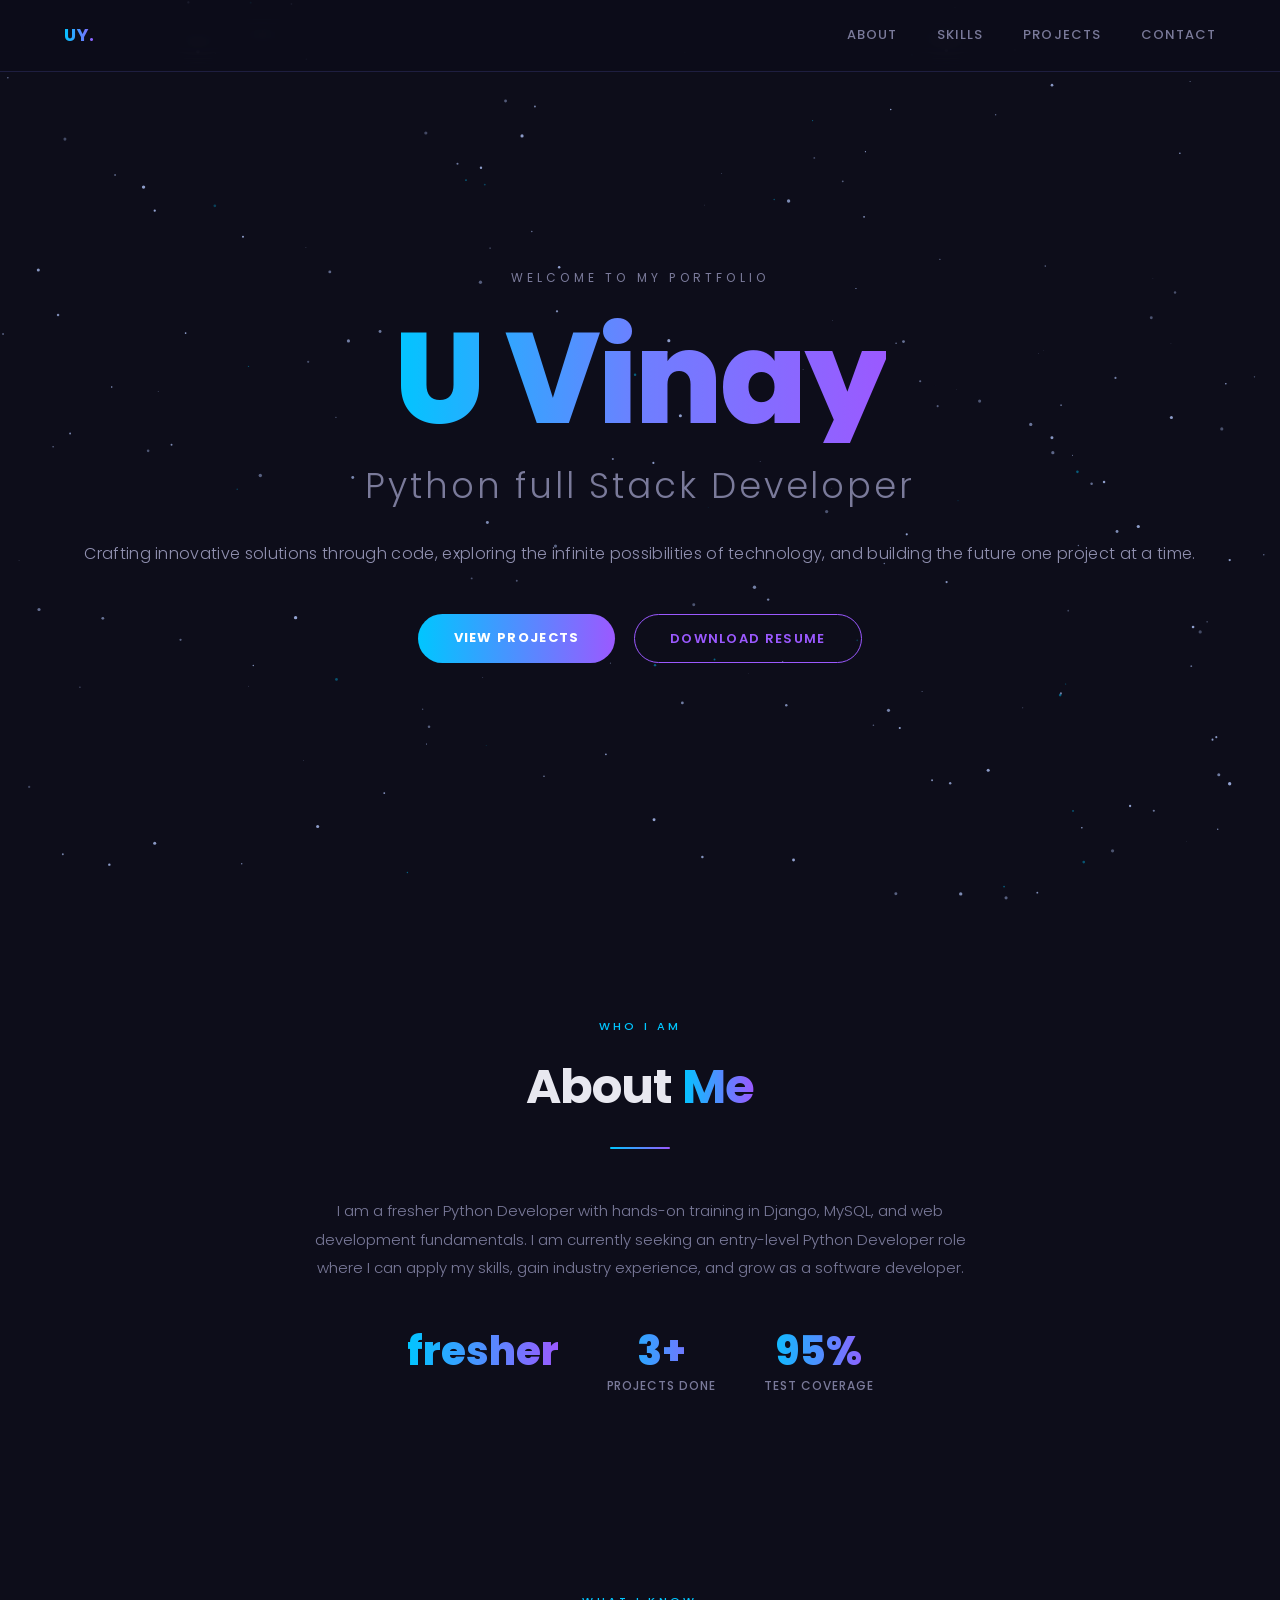
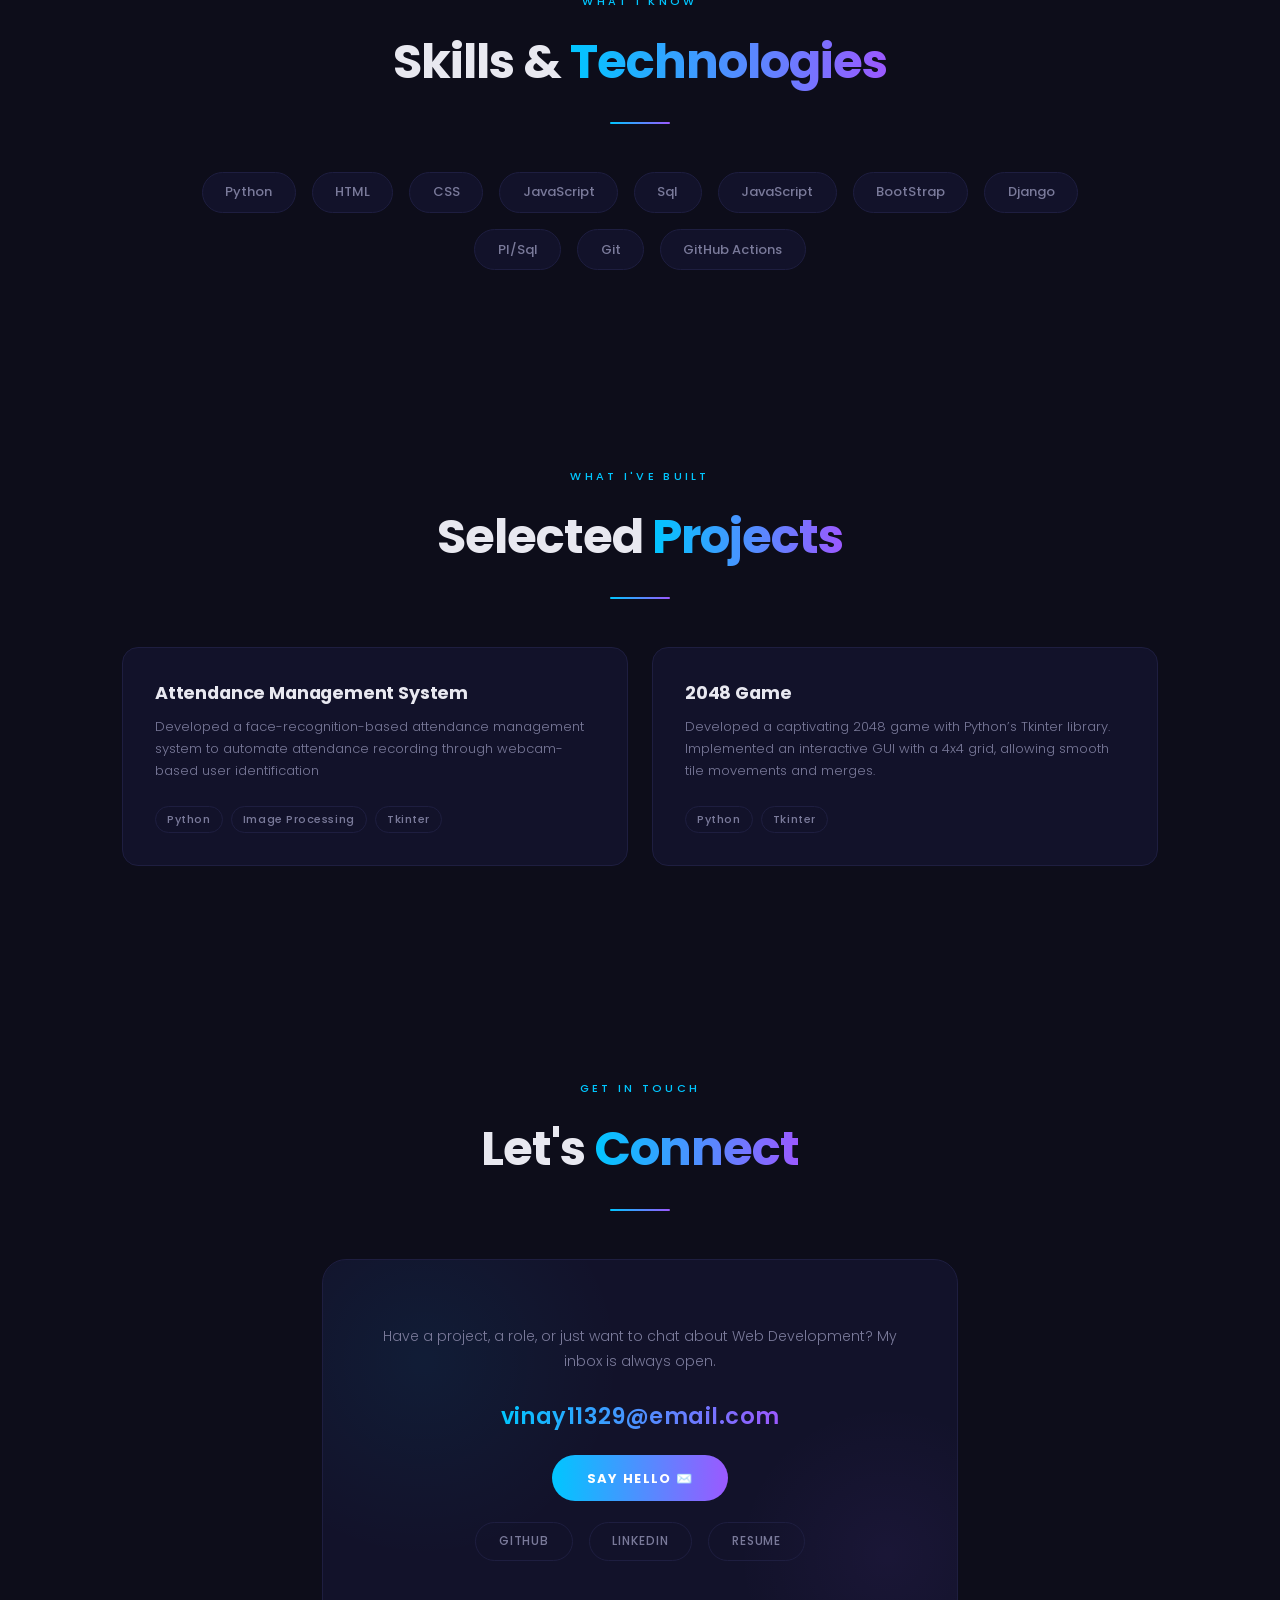
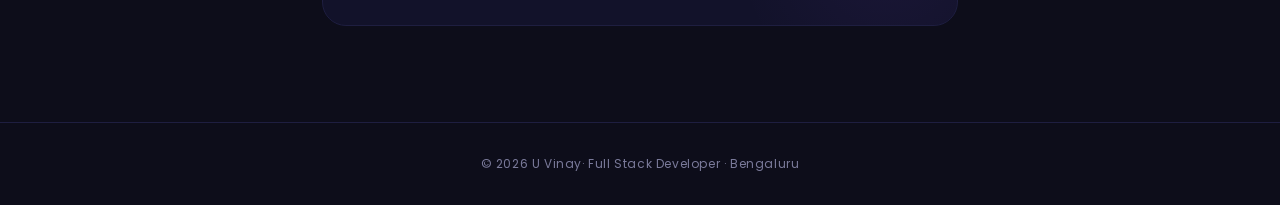
==== index.html @ 47b78b8a "_" ====
<!DOCTYPE html>
<html lang="en">
<head>
<meta charset="UTF-8"/>
<meta name="viewport" content="width=device-width, initial-scale=1.0"/>
<title>vinay u — Portfolio</title>
<link href="https://fonts.googleapis.com/css2?family=Poppins:wght@300;400;500;600;700;800&display=swap" rel="stylesheet"/>
<link rel="stylesheet" href="../style.css">
</head>
<body>

<canvas id="stars-canvas"></canvas>

<nav>
  <div class="nav-logo">UY.</div>
  <div class="nav-links">
    <a href="#about">About</a>
    <a href="#skills">Skills</a>
    <a href="#projects">Projects</a>
    <a href="#contact">Contact</a>
  </div>
</nav>

<!-- HERO -->
<section id="hero">
  <div class="hero-tag">Welcome to my portfolio</div>
  <div class="hero-name">U Vinay</div>
  <div class="hero-role">Python full Stack Developer</div>
  <div class="hero-tagline">Crafting innovative solutions through code, exploring the infinite possibilities of technology, and building the future one project at a time.</div>
  <div class="hero-btns">
    <a href="#projects" class="btn-grad">View Projects</a>
    <a href="#" class="btn-outline">Download Resume</a>
  </div>
</section>

<!-- ABOUT -->
<section id="about">
  <div class="reveal">
    <span class="section-tag">Who I am</span>
    <h2 class="section-title">About <span>Me</span></h2>
    <div class="divider"></div>
    <p class="about-text">
I am a fresher Python Developer with hands-on training in Django, MySQL, and web development fundamentals.
I am currently seeking an entry-level Python Developer role where I can apply my skills, gain industry experience, and grow as a software developer.    </p>
    <div class="stats-row">
      <div class="stat-box">
        <div class="stat-num">fresher</div>
        <div class="stat-label"></div>
      </div>
      <div class="stat-box">
        <div class="stat-num">3+</div>
        <div class="stat-label">Projects Done</div>
      </div>
      <div class="stat-box">
        <div class="stat-num">95%</div>
        <div class="stat-label">Test Coverage</div>
      </div>
      <!-- <div class="stat-box">
        <div class="stat-num">10+</div>
        <div class="stat-label">Happy Clients</div>
      </div> -->
    </div>
  </div>
</section>

<!-- SKILLS -->
<section id="skills">
  <div class="reveal">
    <span class="section-tag">What I know</span>
    <h2 class="section-title">Skills &amp; <span>Technologies</span></h2>
    <div class="divider"></div>
    <div class="skills-grid">
      <span class="skill-pill">Python</span>
      <span class="skill-pill">HTML</span>
      <span class="skill-pill">CSS</span>
      <span class="skill-pill">JavaScript</span>
      <span class="skill-pill">Sql</span>
      <span class="skill-pill">JavaScript</span>
      <span class="skill-pill">BootStrap</span>
      <span class="skill-pill">Django</span>
      <span class="skill-pill">Pl/Sql</span>
      <span class="skill-pill">Git</span>
      <span class="skill-pill">GitHub Actions</span>
      <!-- <span class="skill-pill">Docker</span>
      <span class="skill-pill">Postman</span>
      <span class="skill-pill">REST Assured</span>
      <span class="skill-pill">SQL</span>
      <span class="skill-pill">Jira</span> -->
    </div>
  </div>
</section>

<!-- PROJECTS -->
<section id="projects">
  <div class="reveal">
    <span class="section-tag">What I've built</span>
    <h2 class="section-title">Selected <span>Projects</span></h2>
    <div class="divider"></div>
  </div>
  <div class="projects-grid">

    <a href="#" class="project-card reveal">
      <!-- <div class="project-icon">🤖</div> -->
      <div class="project-name">Attendance Management System</div>
      <div class="project-desc">Developed a face-recognition-based attendance management system to automate attendance recording through webcam-based user identification</div>
      <div class="project-tags">
        <span class="ptag">Python</span>
        <span class="ptag">Image Processing</span>
        <span class="ptag">Tkinter</span>
      </div>
    </a>

    <a href="#" class="project-card reveal">
      <!-- <div class="project-icon">🔗</div> -->
      <div class="project-name">2048 Game </div>
      <div class="project-desc"> Developed a captivating 2048 game with Python’s Tkinter library.
Implemented an interactive GUI with a 4x4 grid, allowing smooth tile movements and merges.</div>
      <div class="project-tags">
        <span class="ptag">Python</span>
        <span class="ptag">Tkinter</span>
        <!-- <span class="ptag">Pytest</span> -->
      </div>
    </a>

   <!-- <a href="#" class="project-card reveal">
      <div class="project-icon">⚙️</div>
      <div class="project-name">CI/CD Pipeline</div>
      <div class="project-desc">Automated Jenkins pipeline with Docker containerization, parallel test execution, and Slack reporting integration.</div>
      <div class="project-tags">
        <span class="ptag">Jenkins</span>
        <span class="ptag">Docker</span>
        <span class="ptag">Groovy</span>
      </div>
    </a>

    <a href="#" class="project-card reveal">
      <div class="project-icon">🌐</div>
      <div class="project-name">E2E Web Suite</div>
      <div class="project-desc">Cross-browser end-to-end testing using Playwright with visual regression testing and accessibility checks.</div>
      <div class="project-tags">
        <span class="ptag">Playwright</span>
        <span class="ptag">TypeScript</span>
        <span class="ptag">GitHub Actions</span>
      </div> -->
    </a>

  </div>
</section>

<!-- CONTACT -->
<section id="contact">
  <div class="reveal">
    <span class="section-tag">Get in touch</span>
    <h2 class="section-title">Let's <span>Connect</span></h2>
    <div class="divider"></div>
    <div class="contact-card">
      <p style="color:var(--muted); font-size:14px; font-weight:300; line-height:1.8; position:relative;z-index:1;">
        Have a project, a role, or just want to chat about Web Development? My inbox is always open.
      </p>
      <a href="mailto:umasai@email.com" class="contact-email" style="position:relative;z-index:1;">vinay11329@email.com</a>
      <br/>
      <a href="mailto:vinay11329@gmail.com" class="btn-grad" style="position:relative;z-index:1;">Say Hello ✉️</a>
      <div class="social-row">
        <a href="https://github.com/Vinay369-creator" class="social-btn">GitHub</a>
        <a href="https://www.linkedin.com/in/u-vinay-88001034b/" class="social-btn">LinkedIn</a>
        <a href="#" class="social-btn">Resume</a>
      </div>
    </div>
  </div>
</section>

<footer>© 2026 U Vinay· Full Stack Developer · Bengaluru</footer>

<script src="./script.js">
 </script>
</body>
</html>
---- style.css ----
*, *::before, *::after { box-sizing: border-box; margin: 0; padding: 0; }
  html { scroll-behavior: smooth; }

  :root {
    --bg: #0d0d1a;
    --bg2: #0a0a15;
    --cyan: #00c6ff;
    --purple: #9b59ff;
    --mid-grad: #6e7fff;
    --text: #e8e8f0;
    --muted: #7a7a9a;
    --card: #12122a;
    --border: #1e1e40;
  }

  body {
    background: var(--bg);
    color: var(--text);
    font-family: 'Poppins', sans-serif;
    overflow-x: hidden;
  }

  /* STARS */
  #stars-canvas {
    position: fixed;
    inset: 0;
    z-index: 0;
    pointer-events: none;
  }

  /* NAV */
  nav {
    position: fixed;
    top: 0; left: 0; right: 0;
    z-index: 100;
    display: flex;
    justify-content: space-between;
    align-items: center;
    padding: 1.4rem 4rem;
    background: rgba(13,13,26,0.7);
    backdrop-filter: blur(14px);
    border-bottom: 1px solid var(--border);
  }

  .nav-logo {
    font-size: 1.1rem;
    font-weight: 700;
    background: linear-gradient(90deg, var(--cyan), var(--purple));
    -webkit-background-clip: text;
    -webkit-text-fill-color: transparent;
    background-clip: text;
    letter-spacing: 0.05em;
  }

  .nav-links { display: flex; gap: 2.5rem; }
  .nav-links a {
    color: var(--muted);
    text-decoration: none;
    font-size: 13px;
    font-weight: 500;
    letter-spacing: 0.08em;
    text-transform: uppercase;
    transition: color 0.3s;
  }
  .nav-links a:hover { color: var(--text); }

  /* SECTIONS */
  section { position: relative; z-index: 1; }

  /* HERO */
  #hero {
    min-height: 100vh;
    display: flex;
    flex-direction: column;
    align-items: center;
    justify-content: center;
    text-align: center;
    padding: 6rem 2rem 4rem;
  }

  .hero-tag {
    font-size: 12px;
    letter-spacing: 0.35em;
    text-transform: uppercase;
    color: var(--muted);
    margin-bottom: 1.8rem;
    opacity: 0;
    animation: fadeUp 0.8s ease 0.3s forwards;
  }

  .hero-name {
    font-size: clamp(3.5rem, 10vw, 8rem);
    font-weight: 800;
    line-height: 1;
    background: linear-gradient(90deg, var(--cyan) 0%, var(--mid-grad) 50%, var(--purple) 100%);
    -webkit-background-clip: text;
    -webkit-text-fill-color: transparent;
    background-clip: text;
    margin-bottom: 1rem;
    opacity: 0;
    animation: fadeUp 0.9s ease 0.5s forwards;
    letter-spacing: -0.02em;
  }

  .hero-role {
    font-size: clamp(1.4rem, 3vw, 2.2rem);
    font-weight: 300;
    color: var(--muted);
    letter-spacing: 0.08em;
    margin-bottom: 1.8rem;
    opacity: 0;
    animation: fadeUp 0.9s ease 0.7s forwards;
  }

  .hero-tagline {
    font-size: 1rem;
    color: #9090b0;
    font-weight: 300;
    margin-bottom: 3rem;
    opacity: 0;
    animation: fadeUp 0.9s ease 0.9s forwards;
    letter-spacing: 0.02em;
  }

  .hero-btns {
    display: flex;
    gap: 1.2rem;
    justify-content: center;
    flex-wrap: wrap;
    opacity: 0;
    animation: fadeUp 0.9s ease 1.1s forwards;
  }

  .btn-grad {
    padding: 0.85rem 2.2rem;
    border-radius: 999px;
    font-size: 13px;
    font-weight: 700;
    letter-spacing: 0.1em;
    text-transform: uppercase;
    text-decoration: none;
    background: linear-gradient(90deg, var(--cyan), var(--purple));
    color: white;
    border: none;
    cursor: pointer;
    transition: transform 0.25s, box-shadow 0.25s;
  }
  .btn-grad:hover { transform: translateY(-3px); box-shadow: 0 10px 30px rgba(0,198,255,0.3); }

  .btn-outline {
    padding: 0.85rem 2.2rem;
    border-radius: 999px;
    font-size: 13px;
    font-weight: 600;
    letter-spacing: 0.1em;
    text-transform: uppercase;
    text-decoration: none;
    background: transparent;
    color: var(--purple);
    border: 1.5px solid var(--purple);
    cursor: pointer;
    transition: transform 0.25s, background 0.25s, color 0.25s;
  }
  .btn-outline:hover { transform: translateY(-3px); background: var(--purple); color: white; }

  /* ABOUT */
  #about {
    padding: 7rem 2rem;
    max-width: 900px;
    margin: 0 auto;
    text-align: center;
  }

  .section-tag {
    display: inline-block;
    font-size: 11px;
    letter-spacing: 0.3em;
    text-transform: uppercase;
    color: var(--cyan);
    margin-bottom: 1rem;
    font-weight: 500;
  }

  .section-title {
    font-size: clamp(2rem, 5vw, 3rem);
    font-weight: 700;
    margin-bottom: 1.5rem;
    letter-spacing: -0.02em;
  }

  .section-title span {
    background: linear-gradient(90deg, var(--cyan), var(--purple));
    -webkit-background-clip: text;
    -webkit-text-fill-color: transparent;
    background-clip: text;
  }

  .about-text {
    color: var(--muted);
    font-size: 15px;
    line-height: 1.9;
    font-weight: 300;
    max-width: 680px;
    margin: 0 auto 3rem;
  }

  .stats-row {
    display: flex;
    justify-content: center;
    gap: 3rem;
    flex-wrap: wrap;
  }

  .stat-box {
    text-align: center;
  }

  .stat-num {
    font-size: 2.5rem;
    font-weight: 800;
    background: linear-gradient(90deg, var(--cyan), var(--purple));
    -webkit-background-clip: text;
    -webkit-text-fill-color: transparent;
    background-clip: text;
    line-height: 1;
    margin-bottom: 0.4rem;
  }

  .stat-label {
    font-size: 12px;
    color: var(--muted);
    letter-spacing: 0.08em;
    text-transform: uppercase;
    font-weight: 500;
  }

  /* SKILLS */
  #skills {
    padding: 5rem 2rem 7rem;
    max-width: 1000px;
    margin: 0 auto;
    text-align: center;
  }

  .skills-grid {
    display: flex;
    flex-wrap: wrap;
    justify-content: center;
    gap: 1rem;
    margin-top: 2.5rem;
  }

  .skill-pill {
    padding: 0.6rem 1.4rem;
    border-radius: 999px;
    font-size: 13px;
    font-weight: 500;
    border: 1px solid var(--border);
    color: var(--muted);
    background: var(--card);
    transition: border-color 0.3s, color 0.3s, transform 0.3s;
    cursor: default;
  }
  .skill-pill:hover {
    border-color: var(--cyan);
    color: var(--cyan);
    transform: translateY(-3px);
  }

  /* PROJECTS */
  #projects {
    padding: 5rem 2rem 7rem;
    max-width: 1100px;
    margin: 0 auto;
    text-align: center;
  }

  .projects-grid {
    display: grid;
    grid-template-columns: repeat(auto-fit, minmax(300px, 1fr));
    gap: 1.5rem;
    margin-top: 3rem;
    text-align: left;
  }

  .project-card {
    background: var(--card);
    border: 1px solid var(--border);
    border-radius: 16px;
    padding: 2rem;
    text-decoration: none;
    color: inherit;
    transition: border-color 0.3s, transform 0.3s, box-shadow 0.3s;
    position: relative;
    overflow: hidden;
  }

  .project-card::before {
    content: '';
    position: absolute;
    top: 0; left: 0; right: 0;
    height: 2px;
    background: linear-gradient(90deg, var(--cyan), var(--purple));
    opacity: 0;
    transition: opacity 0.3s;
  }

  .project-card:hover {
    border-color: rgba(0,198,255,0.3);
    transform: translateY(-6px);
    box-shadow: 0 20px 50px rgba(0,0,0,0.4);
  }
  .project-card:hover::before { opacity: 1; }

  .project-icon {
    font-size: 2rem;
    margin-bottom: 1rem;
  }

  .project-name {
    font-size: 1.1rem;
    font-weight: 700;
    margin-bottom: 0.6rem;
    letter-spacing: -0.01em;
  }

  .project-desc {
    font-size: 13px;
    color: var(--muted);
    line-height: 1.7;
    margin-bottom: 1.5rem;
    font-weight: 300;
  }

  .project-tags { display: flex; gap: 0.5rem; flex-wrap: wrap; }

  .ptag {
    font-size: 11px;
    padding: 0.25rem 0.7rem;
    border-radius: 999px;
    border: 1px solid var(--border);
    color: var(--muted);
    font-weight: 500;
    letter-spacing: 0.05em;
  }

  /* CONTACT */
  #contact {
    padding: 6rem 2rem;
    text-align: center;
    max-width: 700px;
    margin: 0 auto;
  }

  .contact-card {
    background: var(--card);
    border: 1px solid var(--border);
    border-radius: 24px;
    padding: 4rem 3rem;
    position: relative;
    overflow: hidden;
  }

  .contact-card::before {
    content: '';
    position: absolute;
    width: 400px; height: 400px;
    background: radial-gradient(circle, rgba(0,198,255,0.06) 0%, transparent 70%);
    top: -100px; left: -100px;
    pointer-events: none;
  }

  .contact-card::after {
    content: '';
    position: absolute;
    width: 300px; height: 300px;
    background: radial-gradient(circle, rgba(155,89,255,0.06) 0%, transparent 70%);
    bottom: -80px; right: -80px;
    pointer-events: none;
  }

  .contact-email {
    font-size: clamp(1rem, 3vw, 1.4rem);
    font-weight: 600;
    background: linear-gradient(90deg, var(--cyan), var(--purple));
    -webkit-background-clip: text;
    -webkit-text-fill-color: transparent;
    background-clip: text;
    text-decoration: none;
    display: inline-block;
    margin: 1.5rem 0 2rem;
    letter-spacing: 0.02em;
    transition: letter-spacing 0.3s;
  }
  .contact-email:hover { letter-spacing: 0.06em; }

  .social-row {
    display: flex;
    justify-content: center;
    gap: 1rem;
    flex-wrap: wrap;
    margin-top: 2rem;
    position: relative;
    z-index: 1;
  }

  .social-btn {
    padding: 0.6rem 1.4rem;
    border-radius: 999px;
    border: 1px solid var(--border);
    color: var(--muted);
    text-decoration: none;
    font-size: 12px;
    font-weight: 500;
    letter-spacing: 0.08em;
    text-transform: uppercase;
    transition: border-color 0.3s, color 0.3s, transform 0.3s;
  }
  .social-btn:hover { border-color: var(--cyan); color: var(--cyan); transform: translateY(-2px); }

  footer {
    text-align: center;
    padding: 2rem;
    font-size: 12px;
    color: var(--muted);
    border-top: 1px solid var(--border);
    position: relative;
    z-index: 1;
    letter-spacing: 0.05em;
  }

  /* DIVIDER */
  .divider {
    width: 60px;
    height: 2px;
    background: linear-gradient(90deg, var(--cyan), var(--purple));
    margin: 0 auto 3rem;
    border-radius: 2px;
  }

  /* ANIMATIONS */
  @keyframes fadeUp {
    from { opacity: 0; transform: translateY(28px); }
    to   { opacity: 1; transform: translateY(0); }
  }

  .reveal { opacity: 0; transform: translateY(30px); transition: opacity 0.7s ease, transform 0.7s ease; }
  .reveal.visible { opacity: 1; transform: none; }

  @media (max-width: 700px) {
    nav { padding: 1.2rem 1.5rem; }
    .nav-links { gap: 1.2rem; }
    .nav-links a { font-size: 11px; }
    .stats-row { gap: 2rem; }
    .contact-card { padding: 2.5rem 1.5rem; }
  }
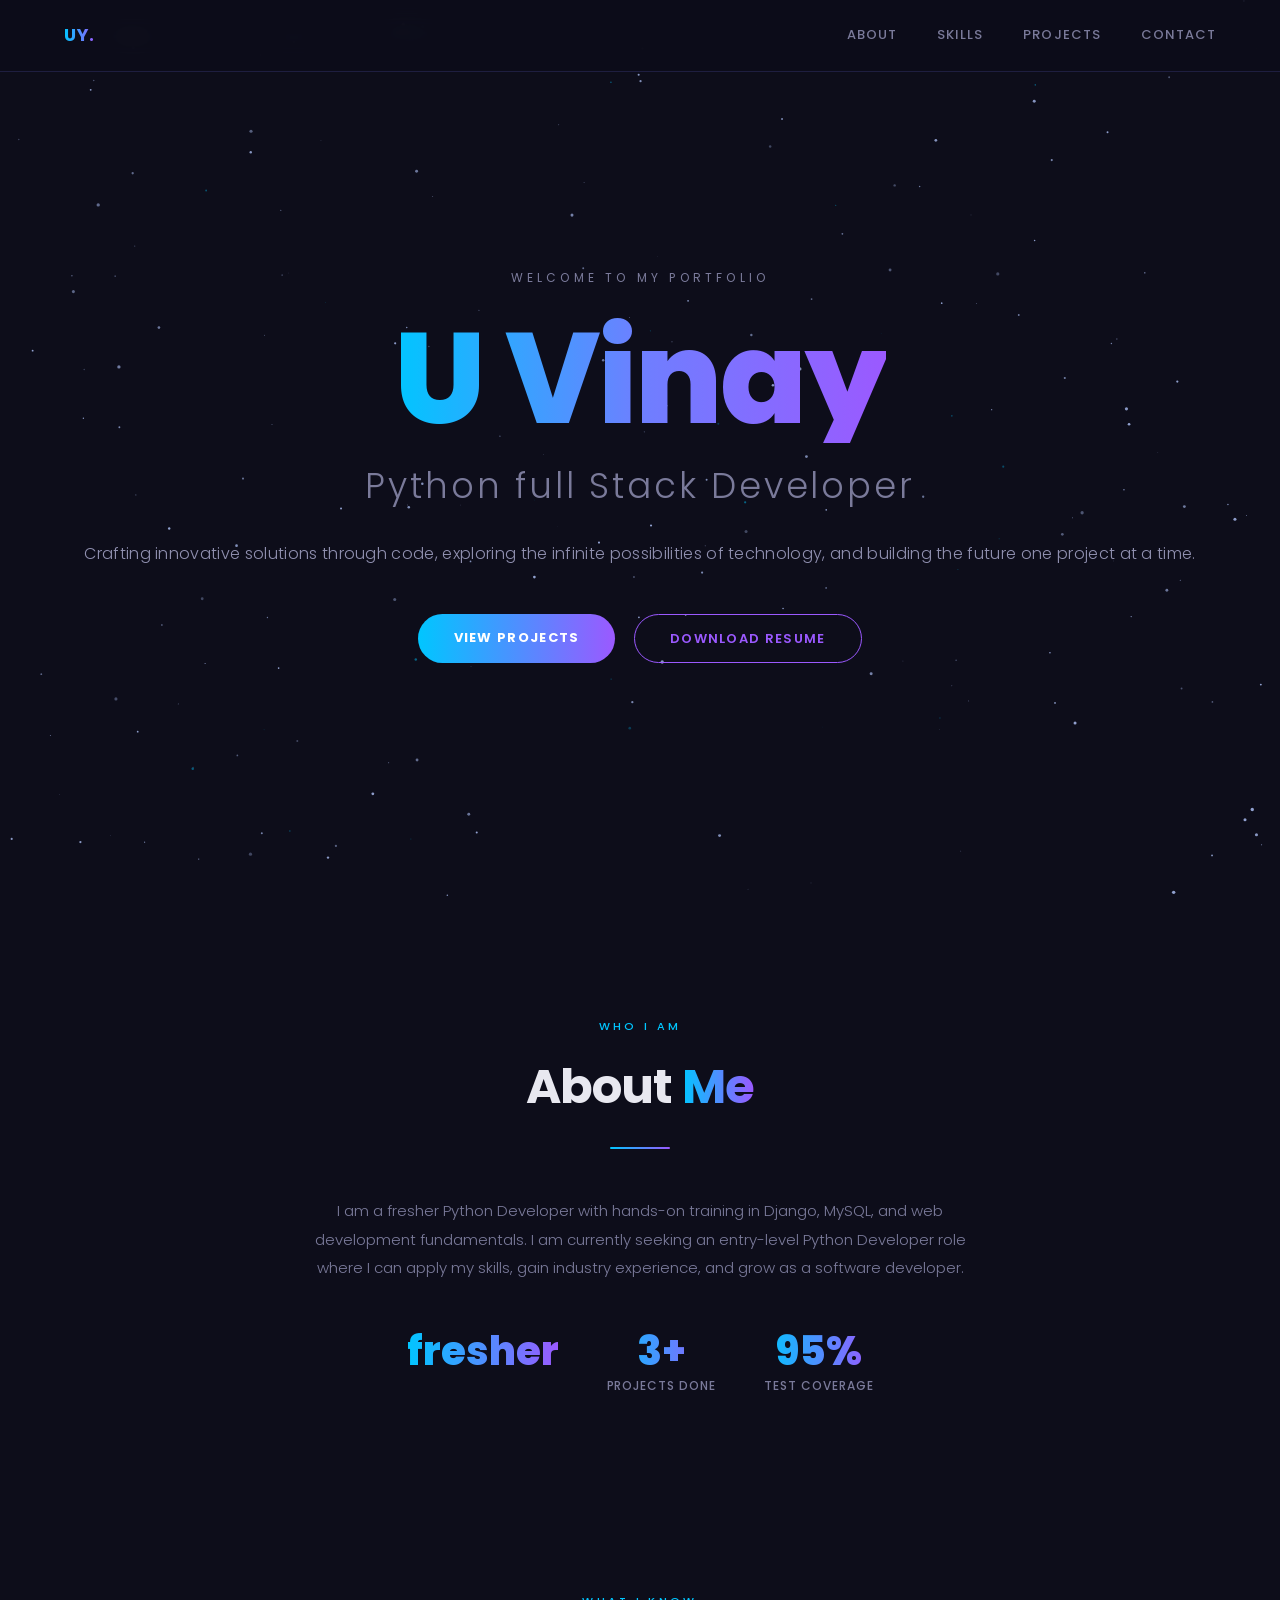
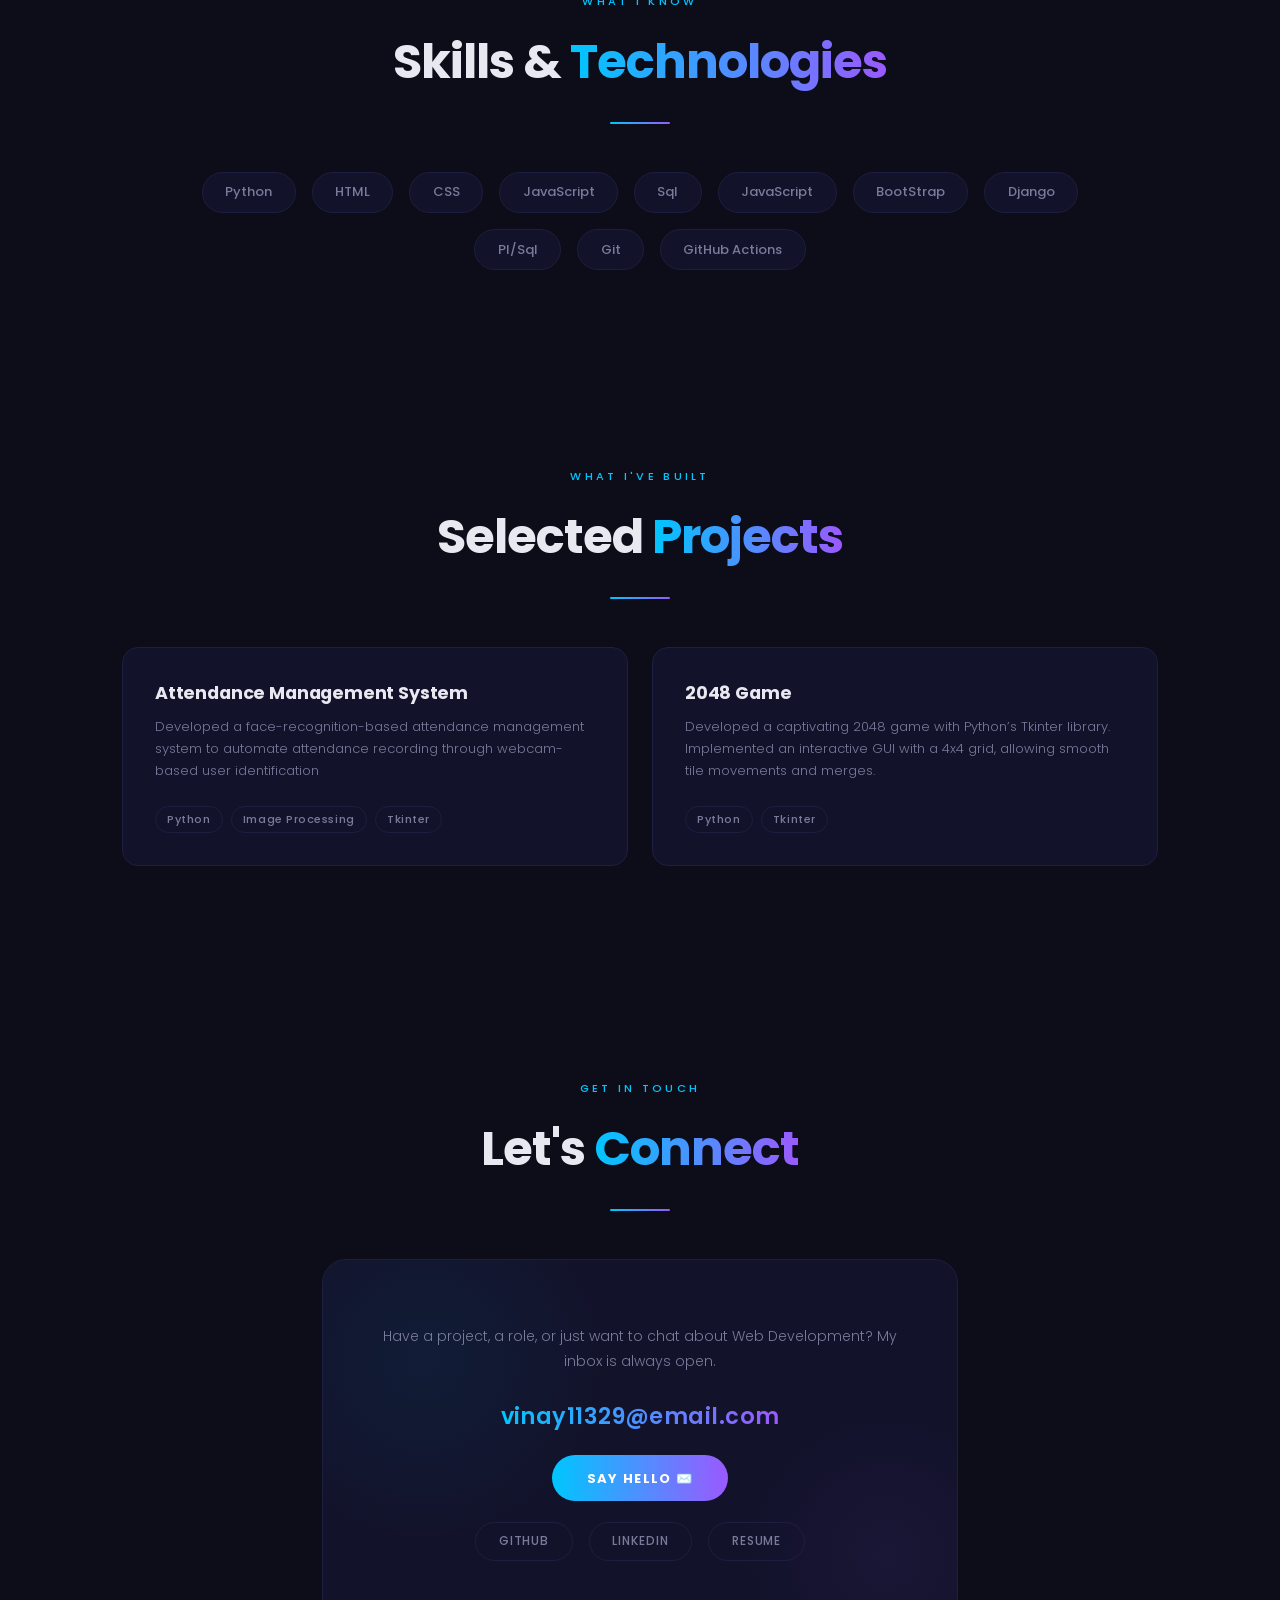
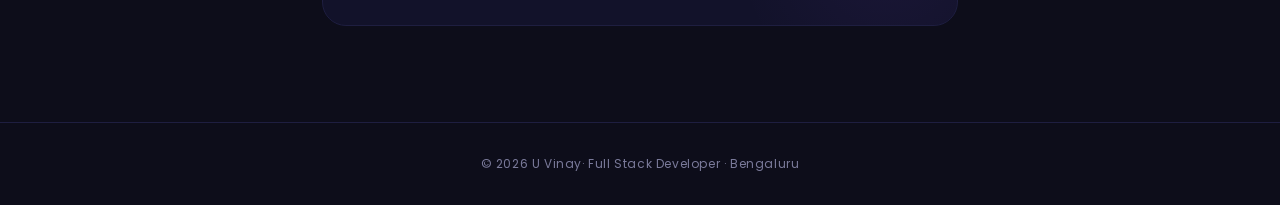
==== commit 0edf25cd: "initial commit" ====
--- a/index.html
+++ b/index.html
@@ -29,7 +29,7 @@
   <div class="hero-tagline">Crafting innovative solutions through code, exploring the infinite possibilities of technology, and building the future one project at a time.</div>
   <div class="hero-btns">
     <a href="#projects" class="btn-grad">View Projects</a>
-    <a href="#" class="btn-outline">Download Resume</a>
+    <a href="" download="VINAY_CV_7.o.pdf" class="btn-outline">Download Resume</a>
   </div>
 </section>
 
@@ -99,7 +99,7 @@
   </div>
   <div class="projects-grid">
 
-    <a href="#" class="project-card reveal">
+    <a href="https://github.com/Vinay369-creator/Attendance_management_system" class="project-card reveal">
       <!-- <div class="project-icon">🤖</div> -->
       <div class="project-name">Attendance Management System</div>
       <div class="project-desc">Developed a face-recognition-based attendance management system to automate attendance recording through webcam-based user identification</div>
@@ -110,7 +110,7 @@
       </div>
     </a>
 
-    <a href="#" class="project-card reveal">
+    <a href="https://github.com/Vinay369-creator/2468_Game" class="project-card reveal">
       <!-- <div class="project-icon">🔗</div> -->
       <div class="project-name">2048 Game </div>
       <div class="project-desc"> Developed a captivating 2048 game with Python’s Tkinter library.
@@ -163,7 +163,7 @@
       <div class="social-row">
         <a href="https://github.com/Vinay369-creator" class="social-btn">GitHub</a>
         <a href="https://www.linkedin.com/in/u-vinay-88001034b/" class="social-btn">LinkedIn</a>
-        <a href="#" class="social-btn">Resume</a>
+        <a href="https://drive.google.com/file/d/1zP4xxQrDX6ByUPdZURU25yANI-4zh4qM/view?usp=sharing" class="social-btn">Resume</a>
       </div>
     </div>
   </div>
